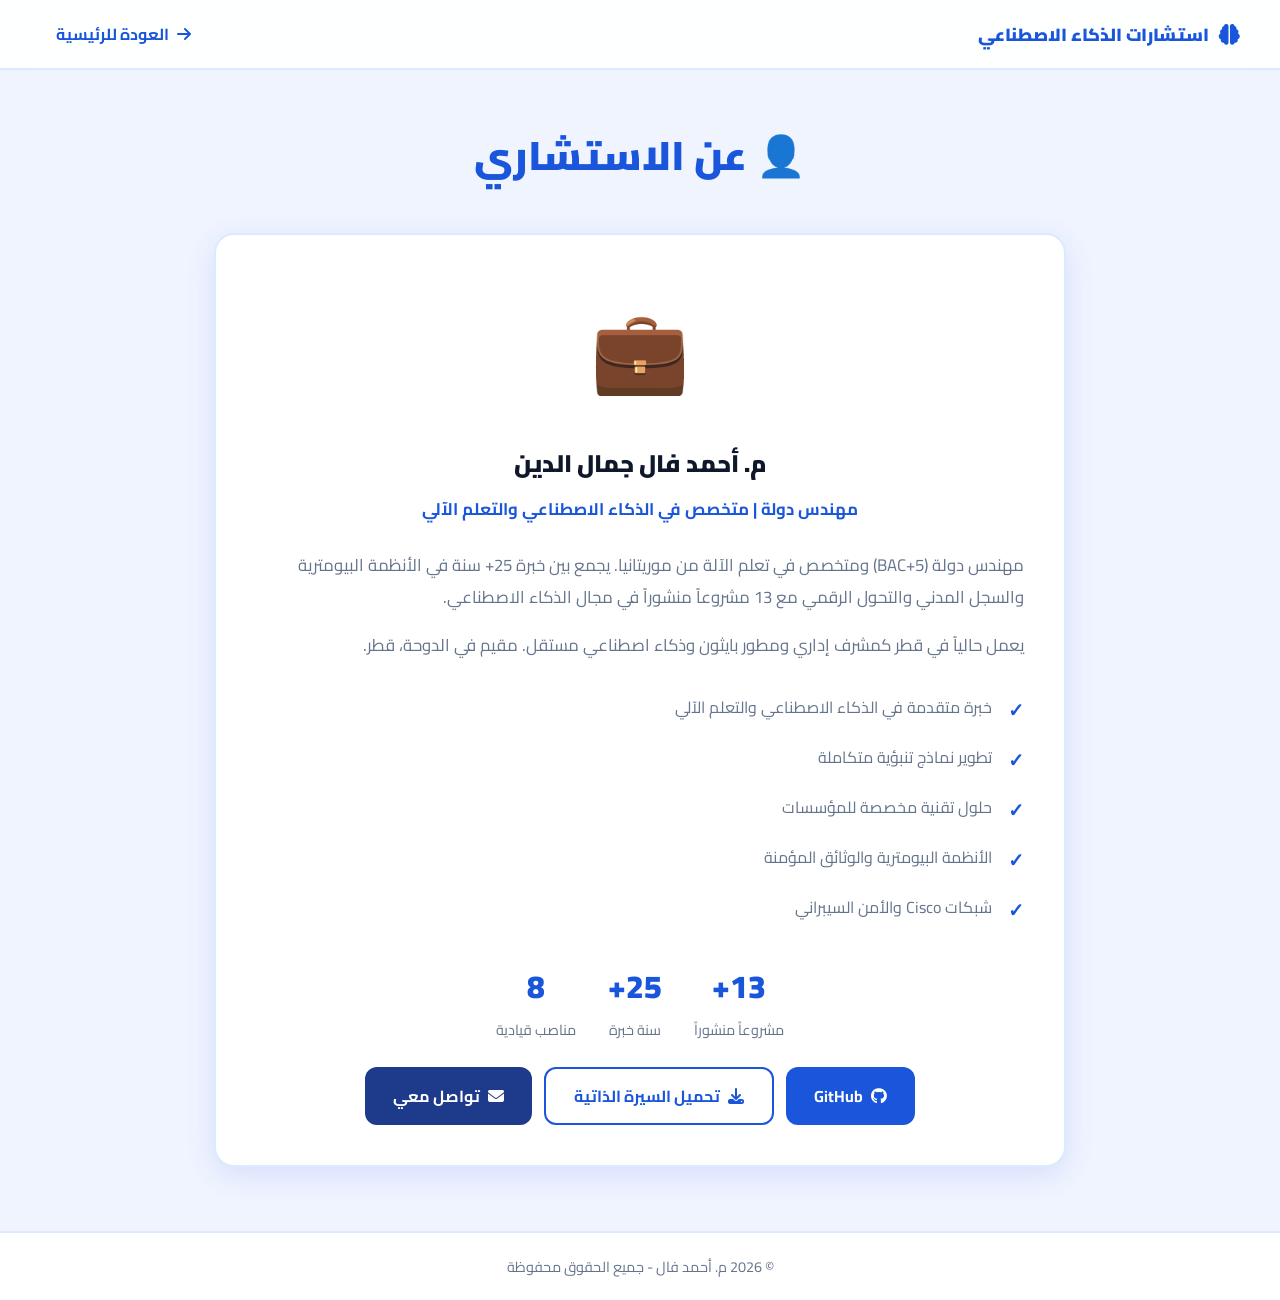
==== about.html @ 40540ca4 "Add files via upload" ====
<!DOCTYPE html>
<html lang="ar" dir="rtl">
<head>
    <meta charset="UTF-8">
    <meta name="viewport" content="width=device-width, initial-scale=1.0">
    <title>عن الاستشاري | استشارات الذكاء الاصطناعي</title>
    <link rel="stylesheet" href="https://cdnjs.cloudflare.com/ajax/libs/font-awesome/6.4.0/css/all.min.css">
    <link href="https://fonts.googleapis.com/css2?family=Cairo:wght@400;600;700;800;900&display=swap" rel="stylesheet">
    <style>
        :root {
            --primary: #1a56db;
            --primary-light: #3b82f6;
            --primary-dark: #1e3a8a;
            --bg: #f0f4ff;
            --card: #ffffff;
            --text: #0f172a;
            --muted: #64748b;
            --border: #dbeafe;
            --shadow: 0 8px 30px rgba(26, 86, 219, 0.12);
            --radius: 20px;
            --header-h: 70px;
        }

        * { margin: 0; padding: 0; box-sizing: border-box; }

        body {
            font-family: 'Cairo', sans-serif;
            background: var(--bg);
            color: var(--text);
            min-height: 100vh;
            display: flex;
            flex-direction: column;
        }

        header {
            position: sticky;
            top: 0;
            z-index: 100;
            background: rgba(255, 255, 255, 0.92);
            backdrop-filter: blur(12px);
            border-bottom: 2px solid var(--border);
            height: var(--header-h);
            display: flex;
            align-items: center;
            padding: 0 24px;
        }

        .nav-container {
            max-width: 1200px;
            width: 100%;
            margin: 0 auto;
            display: flex;
            align-items: center;
            justify-content: space-between;
        }

        .logo {
            font-size: 1.1rem;
            font-weight: 900;
            color: var(--primary);
            text-decoration: none;
            display: flex;
            align-items: center;
            gap: 10px;
        }
        .logo i { font-size: 1.3rem; }

        .back-home {
            color: var(--primary);
            text-decoration: none;
            font-weight: 700;
            display: flex;
            align-items: center;
            gap: 8px;
            padding: 8px 16px;
            border-radius: 12px;
            transition: all 0.2s ease;
        }
        .back-home:hover {
            background: var(--primary);
            color: #fff;
        }

        .page-content {
            flex: 1;
            max-width: 900px;
            margin: 0 auto;
            padding: 48px 24px 64px;
            width: 100%;
        }

        .page-header {
            text-align: center;
            margin-bottom: 40px;
        }
        .page-header h1 {
            font-size: 2.5rem;
            font-weight: 900;
            color: var(--text);
        }
        .page-header h1 span { color: var(--primary); }

        .about-card {
            background: var(--card);
            border: 2px solid var(--border);
            border-radius: var(--radius);
            padding: 40px;
            box-shadow: var(--shadow);
        }
        .about-card .avatar {
            font-size: 5rem;
            text-align: center;
            margin-bottom: 16px;
        }
        .about-card h2 {
            font-size: 1.5rem;
            font-weight: 900;
            text-align: center;
            margin-bottom: 8px;
        }
        .about-card .subtitle {
            text-align: center;
            color: var(--primary);
            font-weight: 700;
            margin-bottom: 24px;
        }
        .about-card p {
            color: var(--muted);
            line-height: 1.9;
            margin-bottom: 16px;
            font-size: 1.05rem;
        }

        .about-list {
            list-style: none;
            margin: 20px 0;
        }
        .about-list li {
            padding: 10px 0;
            padding-inline-start: 32px;
            position: relative;
            color: var(--muted);
            font-size: 1rem;
        }
        .about-list li::before {
            content: "✓";
            position: absolute;
            inset-inline-start: 0;
            color: var(--primary);
            font-weight: 900;
            font-size: 1.2rem;
        }

        .stats-row {
            display: flex;
            gap: 32px;
            justify-content: center;
            margin: 24px 0;
            flex-wrap: wrap;
        }
        .stats-row .stat {
            text-align: center;
        }
        .stats-row .stat-number {
            font-size: 2rem;
            font-weight: 900;
            color: var(--primary);
        }
        .stats-row .stat-label {
            color: var(--muted);
            font-size: 0.9rem;
        }

        .about-actions {
            display: flex;
            gap: 12px;
            justify-content: center;
            flex-wrap: wrap;
            margin-top: 24px;
        }
        .about-actions a {
            padding: 12px 28px;
            border-radius: 12px;
            font-weight: 700;
            text-decoration: none;
            transition: all 0.3s ease;
            display: inline-flex;
            align-items: center;
            gap: 8px;
        }
        .about-actions .btn-primary {
            background: var(--primary);
            color: #fff;
        }
        .about-actions .btn-primary:hover {
            background: var(--primary-dark);
            transform: translateY(-2px);
            box-shadow: 0 4px 16px rgba(26, 86, 219, 0.3);
        }
        .about-actions .btn-secondary {
            background: transparent;
            color: var(--primary);
            border: 2px solid var(--primary);
        }
        .about-actions .btn-secondary:hover {
            background: var(--primary);
            color: #fff;
        }

        footer {
            background: var(--card);
            border-top: 2px solid var(--border);
            padding: 20px 24px;
            text-align: center;
            color: var(--muted);
            font-size: 0.9rem;
        }

        @media (max-width: 768px) {
            .page-content { padding: 24px 16px 40px; }
            .page-header h1 { font-size: 1.8rem; }
            .about-card { padding: 24px; }
            .stats-row { gap: 16px; }
        }
    </style>
</head>
<body>

    <header>
        <nav class="nav-container">
            <a href="index.html" class="logo">
                <i class="fa-solid fa-brain"></i>
                <span>استشارات الذكاء الاصطناعي</span>
            </a>
            <a href="index.html" class="back-home">
                <i class="fa-solid fa-arrow-right"></i> العودة للرئيسية
            </a>
        </nav>
    </header>

    <main class="page-content">
        <div class="page-header">
            <h1>👤 <span>عن الاستشاري</span></h1>
        </div>

        <div class="about-card">
            <div class="avatar">💼</div>
            <h2>م. أحمد فال جمال الدين</h2>
            <p class="subtitle">مهندس دولة | متخصص في الذكاء الاصطناعي والتعلم الآلي</p>

            <p>
                مهندس دولة (BAC+5) ومتخصص في تعلم الآلة من موريتانيا. يجمع بين خبرة 25+ سنة
                في الأنظمة البيومترية والسجل المدني والتحول الرقمي مع 13 مشروعاً منشوراً
                في مجال الذكاء الاصطناعي.
            </p>

            <p>
                يعمل حالياً في قطر كمشرف إداري ومطور بايثون وذكاء اصطناعي مستقل.
                مقيم في الدوحة، قطر.
            </p>

            <ul class="about-list">
                <li>خبرة متقدمة في الذكاء الاصطناعي والتعلم الآلي</li>
                <li>تطوير نماذج تنبؤية متكاملة</li>
                <li>حلول تقنية مخصصة للمؤسسات</li>
                <li>الأنظمة البيومترية والوثائق المؤمنة</li>
                <li>شبكات Cisco والأمن السيبراني</li>
            </ul>

            <div class="stats-row">
                <div class="stat">
                    <div class="stat-number">13+</div>
                    <div class="stat-label">مشروعاً منشوراً</div>
                </div>
                <div class="stat">
                    <div class="stat-number">25+</div>
                    <div class="stat-label">سنة خبرة</div>
                </div>
                <div class="stat">
                    <div class="stat-number">8</div>
                    <div class="stat-label">مناصب قيادية</div>
                </div>
            </div>

            <div class="about-actions">
                <a href="https://github.com/AHMEDVALL70" target="_blank" class="btn-primary">
                    <i class="fa-brands fa-github"></i> GitHub
                </a>
                <a href="Ahmed-Vall-CV-AR.pdf" download class="btn-secondary">
                    <i class="fa-solid fa-download"></i> تحميل السيرة الذاتية
                </a>
                <a href="contact.html" class="btn-primary" style="background: var(--primary-dark);">
                    <i class="fa-solid fa-envelope"></i> تواصل معي
                </a>
            </div>
        </div>
    </main>

    <footer>
        <p>© 2026 م. أحمد فال - جميع الحقوق محفوظة</p>
    </footer>

</body>
</html>
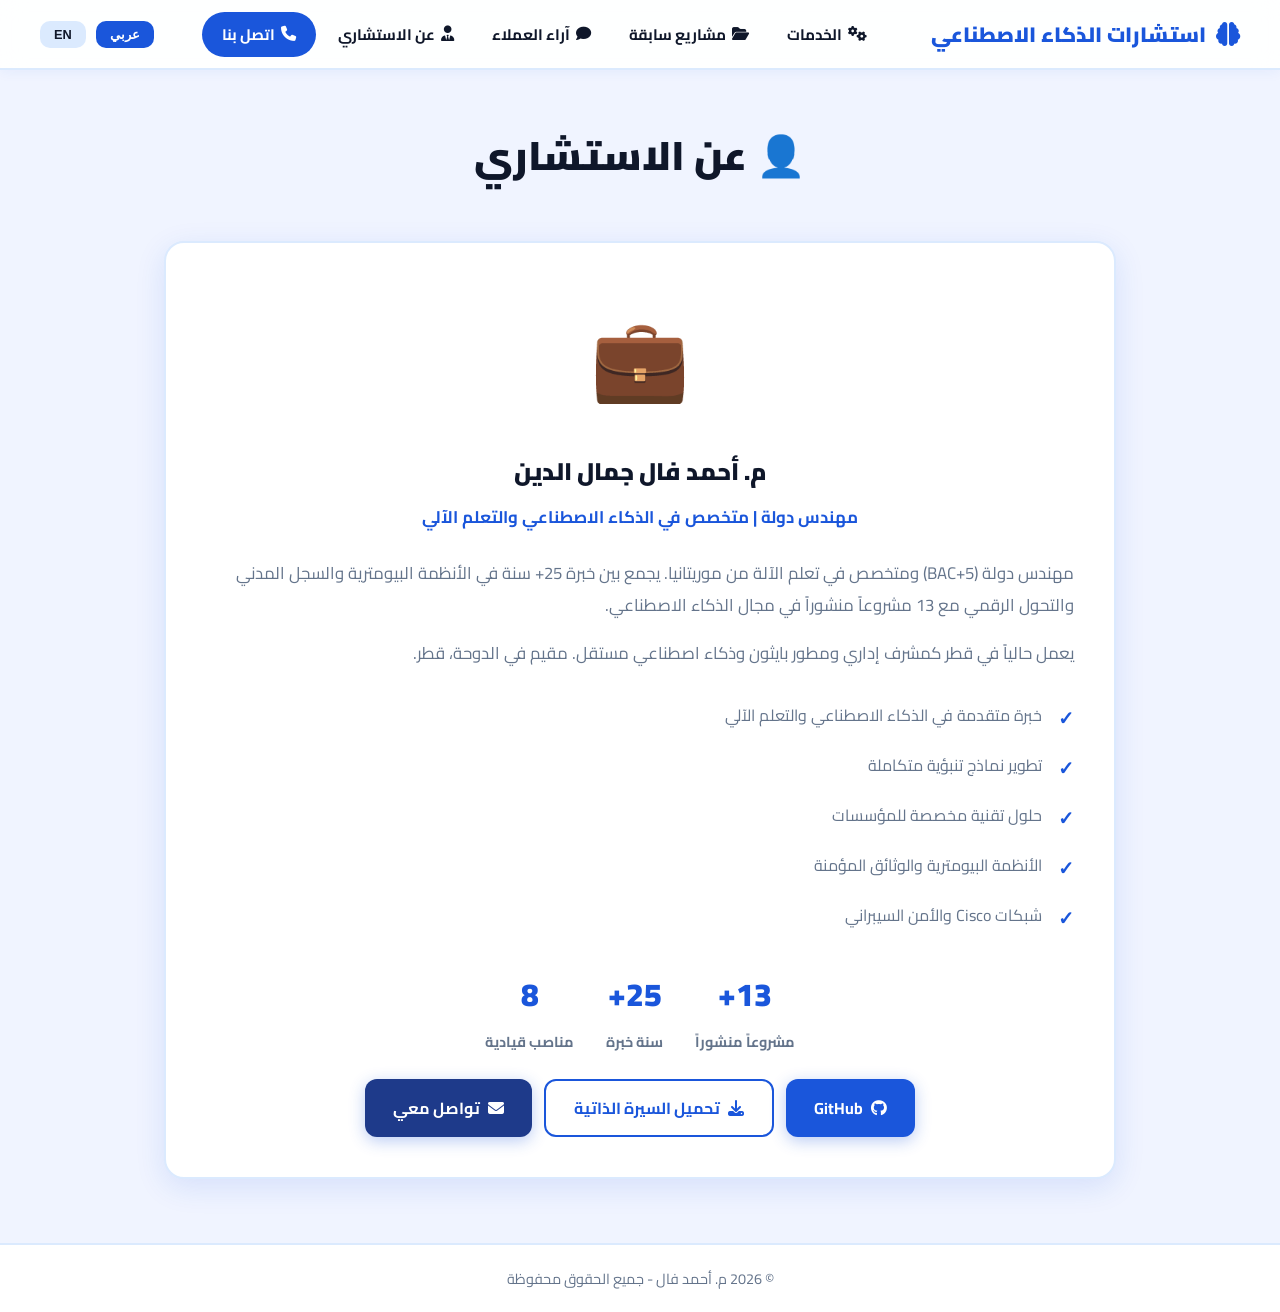
==== commit 79690857: "Add files via upload" ====
--- a/about.html
+++ b/about.html
@@ -6,223 +6,7 @@
     <title>عن الاستشاري | استشارات الذكاء الاصطناعي</title>
     <link rel="stylesheet" href="https://cdnjs.cloudflare.com/ajax/libs/font-awesome/6.4.0/css/all.min.css">
     <link href="https://fonts.googleapis.com/css2?family=Cairo:wght@400;600;700;800;900&display=swap" rel="stylesheet">
-    <style>
-        :root {
-            --primary: #1a56db;
-            --primary-light: #3b82f6;
-            --primary-dark: #1e3a8a;
-            --bg: #f0f4ff;
-            --card: #ffffff;
-            --text: #0f172a;
-            --muted: #64748b;
-            --border: #dbeafe;
-            --shadow: 0 8px 30px rgba(26, 86, 219, 0.12);
-            --radius: 20px;
-            --header-h: 70px;
-        }
-
-        * { margin: 0; padding: 0; box-sizing: border-box; }
-
-        body {
-            font-family: 'Cairo', sans-serif;
-            background: var(--bg);
-            color: var(--text);
-            min-height: 100vh;
-            display: flex;
-            flex-direction: column;
-        }
-
-        header {
-            position: sticky;
-            top: 0;
-            z-index: 100;
-            background: rgba(255, 255, 255, 0.92);
-            backdrop-filter: blur(12px);
-            border-bottom: 2px solid var(--border);
-            height: var(--header-h);
-            display: flex;
-            align-items: center;
-            padding: 0 24px;
-        }
-
-        .nav-container {
-            max-width: 1200px;
-            width: 100%;
-            margin: 0 auto;
-            display: flex;
-            align-items: center;
-            justify-content: space-between;
-        }
-
-        .logo {
-            font-size: 1.1rem;
-            font-weight: 900;
-            color: var(--primary);
-            text-decoration: none;
-            display: flex;
-            align-items: center;
-            gap: 10px;
-        }
-        .logo i { font-size: 1.3rem; }
-
-        .back-home {
-            color: var(--primary);
-            text-decoration: none;
-            font-weight: 700;
-            display: flex;
-            align-items: center;
-            gap: 8px;
-            padding: 8px 16px;
-            border-radius: 12px;
-            transition: all 0.2s ease;
-        }
-        .back-home:hover {
-            background: var(--primary);
-            color: #fff;
-        }
-
-        .page-content {
-            flex: 1;
-            max-width: 900px;
-            margin: 0 auto;
-            padding: 48px 24px 64px;
-            width: 100%;
-        }
-
-        .page-header {
-            text-align: center;
-            margin-bottom: 40px;
-        }
-        .page-header h1 {
-            font-size: 2.5rem;
-            font-weight: 900;
-            color: var(--text);
-        }
-        .page-header h1 span { color: var(--primary); }
-
-        .about-card {
-            background: var(--card);
-            border: 2px solid var(--border);
-            border-radius: var(--radius);
-            padding: 40px;
-            box-shadow: var(--shadow);
-        }
-        .about-card .avatar {
-            font-size: 5rem;
-            text-align: center;
-            margin-bottom: 16px;
-        }
-        .about-card h2 {
-            font-size: 1.5rem;
-            font-weight: 900;
-            text-align: center;
-            margin-bottom: 8px;
-        }
-        .about-card .subtitle {
-            text-align: center;
-            color: var(--primary);
-            font-weight: 700;
-            margin-bottom: 24px;
-        }
-        .about-card p {
-            color: var(--muted);
-            line-height: 1.9;
-            margin-bottom: 16px;
-            font-size: 1.05rem;
-        }
-
-        .about-list {
-            list-style: none;
-            margin: 20px 0;
-        }
-        .about-list li {
-            padding: 10px 0;
-            padding-inline-start: 32px;
-            position: relative;
-            color: var(--muted);
-            font-size: 1rem;
-        }
-        .about-list li::before {
-            content: "✓";
-            position: absolute;
-            inset-inline-start: 0;
-            color: var(--primary);
-            font-weight: 900;
-            font-size: 1.2rem;
-        }
-
-        .stats-row {
-            display: flex;
-            gap: 32px;
-            justify-content: center;
-            margin: 24px 0;
-            flex-wrap: wrap;
-        }
-        .stats-row .stat {
-            text-align: center;
-        }
-        .stats-row .stat-number {
-            font-size: 2rem;
-            font-weight: 900;
-            color: var(--primary);
-        }
-        .stats-row .stat-label {
-            color: var(--muted);
-            font-size: 0.9rem;
-        }
-
-        .about-actions {
-            display: flex;
-            gap: 12px;
-            justify-content: center;
-            flex-wrap: wrap;
-            margin-top: 24px;
-        }
-        .about-actions a {
-            padding: 12px 28px;
-            border-radius: 12px;
-            font-weight: 700;
-            text-decoration: none;
-            transition: all 0.3s ease;
-            display: inline-flex;
-            align-items: center;
-            gap: 8px;
-        }
-        .about-actions .btn-primary {
-            background: var(--primary);
-            color: #fff;
-        }
-        .about-actions .btn-primary:hover {
-            background: var(--primary-dark);
-            transform: translateY(-2px);
-            box-shadow: 0 4px 16px rgba(26, 86, 219, 0.3);
-        }
-        .about-actions .btn-secondary {
-            background: transparent;
-            color: var(--primary);
-            border: 2px solid var(--primary);
-        }
-        .about-actions .btn-secondary:hover {
-            background: var(--primary);
-            color: #fff;
-        }
-
-        footer {
-            background: var(--card);
-            border-top: 2px solid var(--border);
-            padding: 20px 24px;
-            text-align: center;
-            color: var(--muted);
-            font-size: 0.9rem;
-        }
-
-        @media (max-width: 768px) {
-            .page-content { padding: 24px 16px 40px; }
-            .page-header h1 { font-size: 1.8rem; }
-            .about-card { padding: 24px; }
-            .stats-row { gap: 16px; }
-        }
-    </style>
+    <link rel="stylesheet" href="css/style.css">
 </head>
 <body>
 
@@ -230,17 +14,30 @@
         <nav class="nav-container">
             <a href="index.html" class="logo">
                 <i class="fa-solid fa-brain"></i>
-                <span>استشارات الذكاء الاصطناعي</span>
+                <span id="logo-text">استشارات الذكاء الاصطناعي</span>
             </a>
-            <a href="index.html" class="back-home">
-                <i class="fa-solid fa-arrow-right"></i> العودة للرئيسية
-            </a>
+
+            <ul class="nav-links" id="navLinks">
+                <li><a href="services.html"><i class="fa-solid fa-cogs"></i> <span id="nav-services">الخدمات</span></a></li>
+                <li><a href="projects.html"><i class="fa-solid fa-folder-open"></i> <span id="nav-projects">مشاريع سابقة</span></a></li>
+                <li><a href="testimonials.html"><i class="fa-solid fa-comment"></i> <span id="nav-testimonials">آراء العملاء</span></a></li>
+                <li><a href="about.html"><i class="fa-solid fa-user-tie"></i> <span id="nav-about">عن الاستشاري</span></a></li>
+                <li><a href="contact.html" class="contact-link"><i class="fa-solid fa-phone"></i> <span id="nav-contact">اتصل بنا</span></a></li>
+            </ul>
+
+            <div class="nav-actions">
+                <button class="lang-btn active" data-lang="ar" id="langAr">عربي</button>
+                <button class="lang-btn" data-lang="en" id="langEn">EN</button>
+                <button class="menu-toggle" id="menuToggle">
+                    <i class="fa-solid fa-bars"></i>
+                </button>
+            </div>
         </nav>
     </header>
 
     <main class="page-content">
         <div class="page-header">
-            <h1>👤 <span>عن الاستشاري</span></h1>
+            <h1 id="about-heading">👤 <span>عن الاستشاري</span></h1>
         </div>
 
         <div class="about-card">
@@ -248,7 +45,7 @@
             <h2>م. أحمد فال جمال الدين</h2>
             <p class="subtitle">مهندس دولة | متخصص في الذكاء الاصطناعي والتعلم الآلي</p>
 
-            <p>
+            <p id="about-p">
                 مهندس دولة (BAC+5) ومتخصص في تعلم الآلة من موريتانيا. يجمع بين خبرة 25+ سنة
                 في الأنظمة البيومترية والسجل المدني والتحول الرقمي مع 13 مشروعاً منشوراً
                 في مجال الذكاء الاصطناعي.
@@ -259,22 +56,22 @@
                 مقيم في الدوحة، قطر.
             </p>
 
-            <ul class="about-list">
-                <li>خبرة متقدمة في الذكاء الاصطناعي والتعلم الآلي</li>
-                <li>تطوير نماذج تنبؤية متكاملة</li>
-                <li>حلول تقنية مخصصة للمؤسسات</li>
-                <li>الأنظمة البيومترية والوثائق المؤمنة</li>
-                <li>شبكات Cisco والأمن السيبراني</li>
+            <ul class="about-list" id="about-list">
+                <li><span class="item-txt">خبرة متقدمة في الذكاء الاصطناعي والتعلم الآلي</span></li>
+                <li><span class="item-txt">تطوير نماذج تنبؤية متكاملة</span></li>
+                <li><span class="item-txt">حلول تقنية مخصصة للمؤسسات</span></li>
+                <li><span class="item-txt">الأنظمة البيومترية والوثائق المؤمنة</span></li>
+                <li><span class="item-txt">شبكات Cisco والأمن السيبراني</span></li>
             </ul>
 
             <div class="stats-row">
                 <div class="stat">
                     <div class="stat-number">13+</div>
-                    <div class="stat-label">مشروعاً منشوراً</div>
+                    <div class="stat-label" id="stat-proj">مشروعاً منشوراً</div>
                 </div>
                 <div class="stat">
                     <div class="stat-number">25+</div>
-                    <div class="stat-label">سنة خبرة</div>
+                    <div class="stat-label" id="stat-exp">سنة خبرة</div>
                 </div>
                 <div class="stat">
                     <div class="stat-number">8</div>
@@ -284,10 +81,10 @@
 
             <div class="about-actions">
                 <a href="https://github.com/AHMEDVALL70" target="_blank" class="btn-primary">
-                    <i class="fa-brands fa-github"></i> GitHub
+                    <i class="fa-brands fa-github"></i> <span id="btn-github-txt">GitHub</span>
                 </a>
-                <a href="Ahmed-Vall-CV-AR.pdf" download class="btn-secondary">
-                    <i class="fa-solid fa-download"></i> تحميل السيرة الذاتية
+                <a href="Ahmed-Vall-CV-AR.pdf" download class="btn-secondary" id="btn-cv">
+                    <i class="fa-solid fa-download"></i> <span id="btn-cv-txt">تحميل السيرة الذاتية</span>
                 </a>
                 <a href="contact.html" class="btn-primary" style="background: var(--primary-dark);">
                     <i class="fa-solid fa-envelope"></i> تواصل معي
@@ -297,8 +94,16 @@
     </main>
 
     <footer>
-        <p>© 2026 م. أحمد فال - جميع الحقوق محفوظة</p>
+        <p id="copyright-txt">© 2026 م. أحمد فال - جميع الحقوق محفوظة</p>
     </footer>
 
+    <script>
+        const menuToggle = document.getElementById('menuToggle');
+        const navLinks = document.getElementById('navLinks');
+        menuToggle.addEventListener('click', () => { navLinks.classList.toggle('open'); });
+        document.querySelectorAll('.nav-links a').forEach(link => { link.addEventListener('click', () => { navLinks.classList.remove('open'); }); });
+    </script>
+    <script src="js/translations.js"></script>
+    <script src="js/theme.js"></script>
 </body>
 </html>
--- a/css/style.css
+++ b/css/style.css
@@ -0,0 +1,534 @@
+:root {
+    --primary: #1a56db;
+    --primary-light: #3b82f6;
+    --primary-dark: #1e3a8a;
+    --bg: #f0f4ff;
+    --card: #ffffff;
+    --text: #0f172a;
+    --muted: #64748b;
+    --border: #dbeafe;
+    --shadow: 0 8px 30px rgba(26, 86, 219, 0.12);
+    --radius: 20px;
+    --header-h: 70px;
+    --warning: #f59e0b;
+}
+
+* { margin: 0; padding: 0; box-sizing: border-box; }
+
+body {
+    font-family: 'Cairo', sans-serif;
+    background: var(--bg);
+    color: var(--text);
+    min-height: 100vh;
+    display: flex;
+    flex-direction: column;
+}
+
+/* ===== HEADER ===== */
+header {
+    position: sticky;
+    top: 0;
+    z-index: 100;
+    background: rgba(255, 255, 255, 0.92);
+    backdrop-filter: blur(12px);
+    border-bottom: 2px solid var(--border);
+    height: var(--header-h);
+    display: flex;
+    align-items: center;
+    padding: 0 24px;
+    box-shadow: 0 2px 12px rgba(26, 86, 219, 0.06);
+}
+
+.nav-container {
+    max-width: 1200px;
+    width: 100%;
+    margin: 0 auto;
+    display: flex;
+    align-items: center;
+    justify-content: space-between;
+}
+
+.logo {
+    font-size: 1.3rem;
+    font-weight: 900;
+    color: var(--primary);
+    text-decoration: none;
+    display: flex;
+    align-items: center;
+    gap: 10px;
+}
+.logo i { font-size: 1.5rem; }
+
+.nav-links {
+    display: flex;
+    list-style: none;
+    gap: 6px;
+    align-items: center;
+}
+.nav-links a {
+    text-decoration: none;
+    font-weight: 700;
+    padding: 8px 16px;
+    border-radius: 12px;
+    color: var(--text);
+    font-size: 0.95rem;
+    transition: all 0.2s ease;
+    display: flex;
+    align-items: center;
+    gap: 6px;
+}
+.nav-links a:hover {
+    background: var(--primary);
+    color: #fff;
+    transform: translateY(-2px);
+    box-shadow: 0 4px 12px rgba(26, 86, 219, 0.3);
+}
+.nav-links a.contact-link {
+    background: var(--primary);
+    color: #fff;
+    padding: 8px 20px;
+    border-radius: 50px;
+}
+.nav-links a.contact-link:hover {
+    background: var(--primary-dark);
+    box-shadow: 0 4px 16px rgba(26, 86, 219, 0.4);
+}
+
+.nav-actions {
+    display: flex;
+    align-items: center;
+    gap: 10px;
+}
+
+.lang-btn {
+    border: none;
+    background: var(--border);
+    color: var(--text);
+    padding: 6px 14px;
+    border-radius: 10px;
+    font-weight: 800;
+    font-size: 0.8rem;
+    cursor: pointer;
+    transition: all 0.2s ease;
+}
+.lang-btn.active {
+    background: var(--primary);
+    color: #fff;
+}
+.lang-btn:hover { opacity: 0.8; }
+
+.menu-toggle {
+    display: none;
+    background: none;
+    border: none;
+    font-size: 1.5rem;
+    color: var(--text);
+    cursor: pointer;
+}
+
+/* ===== HERO SECTION ===== */
+.hero {
+    flex: 1;
+    display: flex;
+    align-items: center;
+    justify-content: center;
+    padding: 40px 24px 60px;
+    min-height: calc(100vh - var(--header-h));
+}
+
+.hero-content {
+    max-width: 1000px;
+    width: 100%;
+    text-align: center;
+}
+
+.hero-badge {
+    display: inline-block;
+    background: var(--primary);
+    color: #fff;
+    padding: 10px 28px;
+    border-radius: 50px;
+    font-size: 0.9rem;
+    font-weight: 800;
+    letter-spacing: 0.5px;
+    margin-bottom: 24px;
+    box-shadow: 0 4px 16px rgba(26, 86, 219, 0.25);
+}
+
+.hero h1 {
+    font-size: clamp(2.2rem, 5vw, 4rem);
+    font-weight: 900;
+    line-height: 1.15;
+    margin-bottom: 16px;
+    color: var(--text);
+}
+.hero h1 span {
+    color: var(--primary);
+}
+
+.hero p {
+    font-size: clamp(1rem, 1.5vw, 1.2rem);
+    color: var(--muted);
+    max-width: 700px;
+    margin: 0 auto 36px;
+    line-height: 1.8;
+}
+
+.hero-buttons {
+    display: flex;
+    gap: 16px;
+    justify-content: center;
+    flex-wrap: wrap;
+}
+
+.btn-primary, .btn-secondary {
+    padding: 14px 36px;
+    border-radius: 50px;
+    font-weight: 800;
+    font-size: 1rem;
+    border: none;
+    cursor: pointer;
+    transition: all 0.3s ease;
+    display: inline-flex;
+    align-items: center;
+    gap: 10px;
+    text-decoration: none;
+}
+.btn-primary {
+    background: var(--primary);
+    color: #fff;
+    box-shadow: 0 4px 16px rgba(26, 86, 219, 0.3);
+}
+.btn-primary:hover {
+    background: var(--primary-dark);
+    transform: translateY(-3px);
+    box-shadow: 0 8px 28px rgba(26, 86, 219, 0.4);
+}
+.btn-secondary {
+    background: var(--card);
+    color: var(--primary);
+    border: 2px solid var(--primary);
+}
+.btn-secondary:hover {
+    background: var(--primary);
+    color: #fff;
+    transform: translateY(-3px);
+}
+
+/* ===== STATS ===== */
+.stats {
+    display: grid;
+    grid-template-columns: repeat(auto-fit, minmax(180px, 1fr));
+    gap: 24px;
+    margin-top: 56px;
+    padding-top: 40px;
+    border-top: 2px solid var(--border);
+}
+
+.stat-item {
+    text-align: center;
+}
+.stat-number {
+    font-size: 2.2rem;
+    font-weight: 900;
+    color: var(--primary);
+}
+.stat-label {
+    font-size: 0.95rem;
+    color: var(--muted);
+    margin-top: 4px;
+    font-weight: 700;
+}
+
+/* ===== PAGE CONTENT ===== */
+.page-content {
+    flex: 1;
+    max-width: 1000px;
+    margin: 0 auto;
+    padding: 48px 24px 64px;
+    width: 100%;
+}
+
+.page-header {
+    text-align: center;
+    margin-bottom: 48px;
+}
+.page-header h1 {
+    font-size: 2.5rem;
+    font-weight: 900;
+    color: var(--text);
+}
+.page-header h1 span { color: var(--primary); }
+.page-header p {
+    color: var(--muted);
+    font-size: 1.1rem;
+    margin-top: 8px;
+}
+
+/* ===== SERVICES, PROJECTS, TESTIMONIALS GRIDS ===== */
+.services-grid, .projects-grid, .testimonials-grid {
+    display: grid;
+    grid-template-columns: repeat(auto-fit, minmax(280px, 1fr));
+    gap: 24px;
+}
+
+.service-card, .project-card, .testimonial-card {
+    background: var(--card);
+    border: 2px solid var(--border);
+    border-radius: var(--radius);
+    padding: 32px 24px;
+    text-align: center;
+    transition: all 0.3s ease;
+}
+.service-card:hover, .project-card:hover, .testimonial-card:hover {
+    border-color: var(--primary);
+    box-shadow: var(--shadow);
+    transform: translateY(-6px);
+}
+
+.service-card .icon { font-size: 3rem; margin-bottom: 16px; }
+.service-card h3 { font-size: 1.2rem; font-weight: 800; margin-bottom: 8px; }
+.service-card p, .project-card p, .testimonial-card .text {
+    color: var(--muted);
+    font-size: 0.95rem;
+    line-height: 1.7;
+}
+
+.project-card .icon { font-size: 2.5rem; margin-bottom: 12px; }
+.project-card .tag {
+    display: inline-block;
+    background: var(--primary);
+    color: #fff;
+    padding: 4px 14px;
+    border-radius: 50px;
+    font-size: 0.75rem;
+    font-weight: 700;
+    margin-bottom: 10px;
+}
+.project-card h3 { font-size: 1.1rem; font-weight: 800; margin-bottom: 8px; }
+.project-card .btn-primary {
+    margin-top: 16px; 
+    display: inline-block; 
+    padding: 8px 20px; 
+    font-size: 0.9rem;
+}
+
+/* ===== ABOUT PAGE ===== */
+.about-card {
+    background: var(--card);
+    border: 2px solid var(--border);
+    border-radius: var(--radius);
+    padding: 40px;
+    box-shadow: var(--shadow);
+}
+.about-card .avatar { font-size: 5rem; text-align: center; margin-bottom: 16px; }
+.about-card h2 { font-size: 1.5rem; font-weight: 900; text-align: center; margin-bottom: 8px; }
+.about-card .subtitle { text-align: center; color: var(--primary); font-weight: 700; margin-bottom: 24px; }
+.about-card p { color: var(--muted); line-height: 1.9; margin-bottom: 16px; font-size: 1.05rem; }
+
+.about-list { list-style: none; margin: 20px 0; }
+.about-list li {
+    padding: 10px 0;
+    padding-inline-start: 32px;
+    position: relative;
+    color: var(--muted);
+    font-size: 1rem;
+}
+.about-list li::before {
+    content: "✓";
+    position: absolute;
+    inset-inline-start: 0;
+    color: var(--primary);
+    font-weight: 900;
+    font-size: 1.2rem;
+}
+
+.stats-row {
+    display: flex;
+    gap: 32px;
+    justify-content: center;
+    margin: 24px 0;
+    flex-wrap: wrap;
+}
+.stats-row .stat { text-align: center; }
+.stats-row .stat-number { font-size: 2rem; font-weight: 900; color: var(--primary); }
+.stats-row .stat-label { color: var(--muted); font-size: 0.9rem; }
+
+.about-actions {
+    display: flex;
+    gap: 12px;
+    justify-content: center;
+    flex-wrap: wrap;
+    margin-top: 24px;
+}
+.about-actions a {
+    padding: 12px 28px;
+    border-radius: 12px;
+    font-weight: 700;
+    text-decoration: none;
+    transition: all 0.3s ease;
+    display: inline-flex;
+    align-items: center;
+    gap: 8px;
+}
+.about-actions .btn-primary { background: var(--primary); color: #fff; }
+.about-actions .btn-primary:hover {
+    background: var(--primary-dark);
+    transform: translateY(-2px);
+    box-shadow: 0 4px 16px rgba(26, 86, 219, 0.3);
+}
+.about-actions .btn-secondary {
+    background: transparent;
+    color: var(--primary);
+    border: 2px solid var(--primary);
+}
+.about-actions .btn-secondary:hover { background: var(--primary); color: #fff; }
+
+/* ===== CONTACT PAGE ===== */
+.contact-info {
+    display: grid;
+    grid-template-columns: repeat(auto-fit, minmax(220px, 1fr));
+    gap: 24px;
+    margin-bottom: 40px;
+}
+.contact-item {
+    background: var(--card);
+    border: 2px solid var(--border);
+    border-radius: var(--radius);
+    padding: 24px;
+    text-align: center;
+    transition: all 0.3s ease;
+}
+.contact-item:hover {
+    border-color: var(--primary);
+    box-shadow: var(--shadow);
+    transform: translateY(-4px);
+}
+.contact-item .icon { font-size: 2rem; color: var(--primary); margin-bottom: 12px; }
+.contact-item h3 { font-size: 1rem; font-weight: 800; margin-bottom: 4px; }
+.contact-item a { color: var(--primary); text-decoration: none; font-weight: 600; }
+.contact-item a:hover { text-decoration: underline; }
+
+.contact-form {
+    background: var(--card);
+    border: 2px solid var(--border);
+    border-radius: var(--radius);
+    padding: 32px;
+}
+.contact-form h2 { font-size: 1.3rem; font-weight: 800; margin-bottom: 24px; text-align: center; }
+
+.form-group { margin-bottom: 20px; }
+.form-group label { display: block; font-weight: 700; margin-bottom: 6px; }
+.form-group input, .form-group textarea, .form-group select {
+    width: 100%;
+    padding: 12px 16px;
+    border: 2px solid var(--border);
+    border-radius: 12px;
+    font-size: 1rem;
+    background: var(--bg);
+    transition: border-color 0.2s ease;
+}
+.form-group input:focus, .form-group textarea:focus, .form-group select:focus {
+    outline: none;
+    border-color: var(--primary);
+}
+.form-group textarea { resize: vertical; min-height: 120px; }
+
+.btn-submit {
+    width: 100%;
+    padding: 14px;
+    background: var(--primary);
+    color: #fff;
+    border: none;
+    border-radius: 12px;
+    font-weight: 800;
+    font-size: 1rem;
+    cursor: pointer;
+    transition: all 0.3s ease;
+    display: flex;
+    align-items: center;
+    justify-content: center;
+    gap: 10px;
+}
+.btn-submit:hover {
+    background: var(--primary-dark);
+    transform: translateY(-2px);
+    box-shadow: 0 4px 16px rgba(26, 86, 219, 0.3);
+}
+
+.success-msg {
+    display: none;
+    background: rgba(16, 185, 129, 0.1);
+    color: #10b981;
+    border: 2px solid #10b981;
+    padding: 16px;
+    border-radius: 12px;
+    margin-top: 20px;
+    text-align: center;
+    font-weight: 700;
+}
+.success-msg.show { display: block; }
+
+/* ===== FOOTER ===== */
+footer {
+    background: var(--card);
+    border-top: 2px solid var(--border);
+    padding: 20px 24px;
+    text-align: center;
+    color: var(--muted);
+    font-size: 0.9rem;
+}
+footer .contact-info {
+    display: flex;
+    justify-content: center;
+    gap: 24px;
+    flex-wrap: wrap;
+    margin-bottom: 12px;
+    font-weight: 700;
+}
+footer .contact-info a {
+    color: var(--primary);
+    text-decoration: none;
+    display: flex;
+    align-items: center;
+    gap: 8px;
+}
+footer .contact-info a:hover { text-decoration: underline; }
+
+/* ===== RESPONSIVE ===== */
+@media (max-width: 768px) {
+    .menu-toggle { display: block; }
+    .nav-links {
+        display: none;
+        flex-direction: column;
+        position: absolute;
+        top: var(--header-h);
+        left: 0;
+        right: 0;
+        background: var(--card);
+        padding: 20px;
+        border-bottom: 2px solid var(--border);
+        gap: 8px;
+        box-shadow: 0 8px 24px rgba(0,0,0,0.08);
+    }
+    .nav-links.open { display: flex; }
+    .nav-links a { width: 100%; justify-content: center; }
+    .hero { padding: 20px 16px 40px; }
+    .stats { grid-template-columns: 1fr 1fr; }
+    footer .contact-info { flex-direction: column; gap: 8px; }
+    .page-content { padding: 24px 16px 40px; }
+    .page-header h1 { font-size: 1.8rem; }
+    .contact-form { padding: 20px; }
+    .contact-info { grid-template-columns: 1fr 1fr; }
+    .projects-grid, .services-grid, .testimonials-grid { grid-template-columns: 1fr; }
+    .about-card { padding: 24px; }
+    .stats-row { gap: 16px; }
+}
+
+@media (max-width: 480px) {
+    .hero h1 { font-size: 1.8rem; }
+    .btn-primary, .btn-secondary { width: 100%; justify-content: center; }
+    .hero-buttons { flex-direction: column; }
+    .stats { grid-template-columns: 1fr; }
+    .contact-info { grid-template-columns: 1fr; }
+}
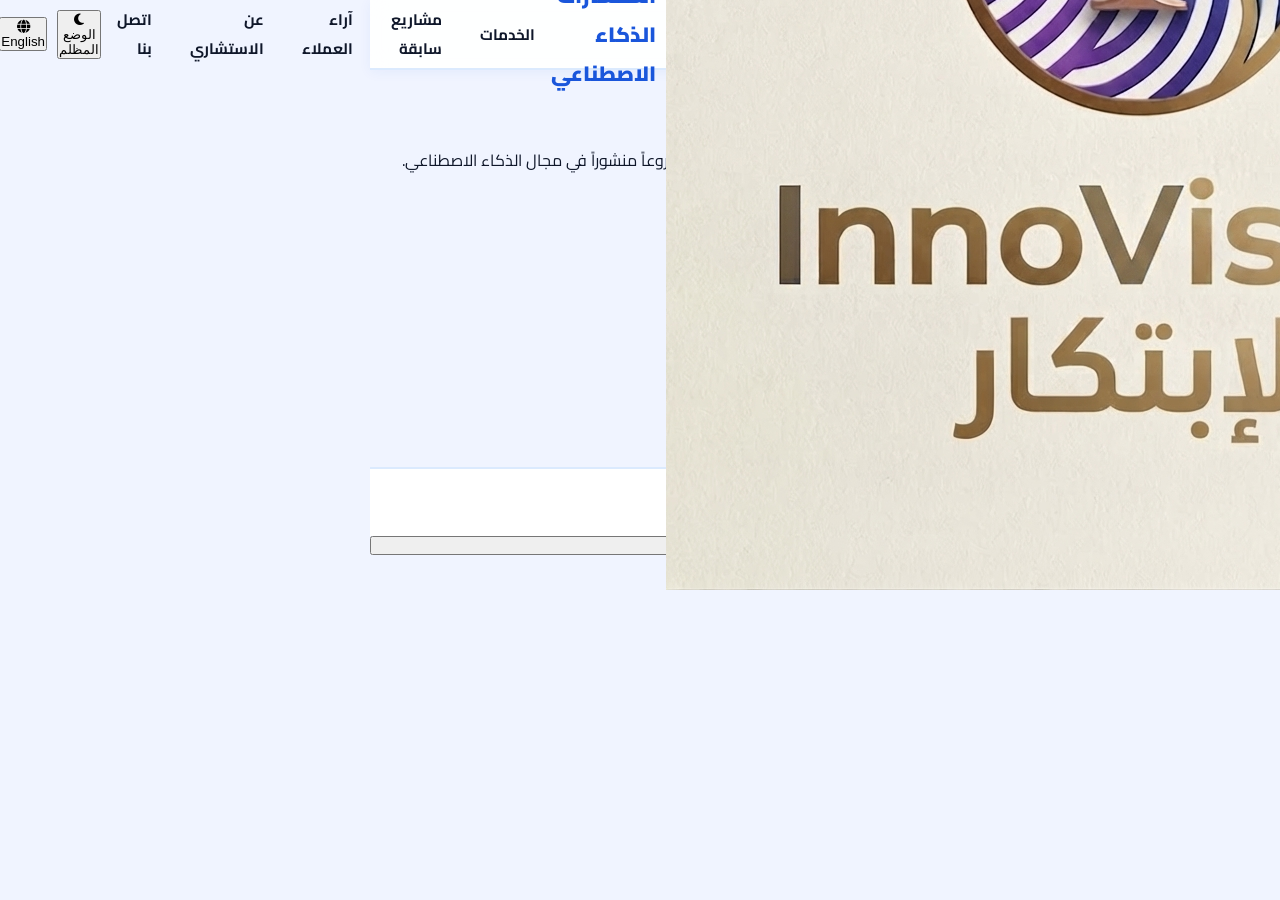
==== commit f5b475c5: "Add files via upload" ====
--- a/about.html
+++ b/about.html
@@ -3,107 +3,100 @@
 <head>
     <meta charset="UTF-8">
     <meta name="viewport" content="width=device-width, initial-scale=1.0">
-    <title>عن الاستشاري | استشارات الذكاء الاصطناعي</title>
+    <meta name="description" content="InnoVision - استشارات الذكاء الاصطناعي والتحول الرقمي">
+    <title id="page-title">عن الاستشاري | InnoVision</title>
     <link rel="stylesheet" href="https://cdnjs.cloudflare.com/ajax/libs/font-awesome/6.4.0/css/all.min.css">
-    <link href="https://fonts.googleapis.com/css2?family=Cairo:wght@400;600;700;800;900&display=swap" rel="stylesheet">
+    <link href="https://fonts.googleapis.com/css2?family=Cairo:wght@400;600;700;800;900&family=Inter:wght@400;500;600;700&display=swap" rel="stylesheet">
     <link rel="stylesheet" href="css/style.css">
 </head>
 <body>
-
     <header>
-        <nav class="nav-container">
-            <a href="index.html" class="logo">
-                <i class="fa-solid fa-brain"></i>
-                <span id="logo-text">استشارات الذكاء الاصطناعي</span>
+        <div class="container nav-container">
+            <a href="index.html" class="logo" aria-label="InnoVision - الصفحة الرئيسية">
+                <img src="image/logo.png" alt="InnoVision Logo" onerror="this.style.display='none'">
+                <span id="logo-text">InnoVision</span>
             </a>
-
             <ul class="nav-links" id="navLinks">
-                <li><a href="services.html"><i class="fa-solid fa-cogs"></i> <span id="nav-services">الخدمات</span></a></li>
-                <li><a href="projects.html"><i class="fa-solid fa-folder-open"></i> <span id="nav-projects">مشاريع سابقة</span></a></li>
-                <li><a href="testimonials.html"><i class="fa-solid fa-comment"></i> <span id="nav-testimonials">آراء العملاء</span></a></li>
-                <li><a href="about.html"><i class="fa-solid fa-user-tie"></i> <span id="nav-about">عن الاستشاري</span></a></li>
-                <li><a href="contact.html" class="contact-link"><i class="fa-solid fa-phone"></i> <span id="nav-contact">اتصل بنا</span></a></li>
+                <li><a href="services.html" id="nav-services">الخدمات</a></li>
+                <li><a href="projects.html" id="nav-projects">مشاريع سابقة</a></li>
+                <li><a href="testimonials.html" id="nav-testimonials">آراء العملاء</a></li>
+                <li><a href="about.html" id="nav-about">عن الاستشاري</a></li>
+                <li><a href="contact.html" id="nav-contact">اتصل بنا</a></li>
             </ul>
-
             <div class="nav-actions">
-                <button class="lang-btn active" data-lang="ar" id="langAr">عربي</button>
-                <button class="lang-btn" data-lang="en" id="langEn">EN</button>
-                <button class="menu-toggle" id="menuToggle">
+                <button class="btn-icon" id="theme-toggle" aria-label="تبديل الوضع الداكن/المضيء">
+                    <i class="fa-solid fa-moon"></i>
+                    <span id="theme-text">الوضع الداكن</span>
+                </button>
+                <button class="btn-icon" id="lang-toggle" aria-label="Switch language / تبديل اللغة">
+                    <i class="fa-solid fa-globe"></i> <span>English</span>
+                </button>
+                <button class="menu-toggle" id="menuToggle" aria-label="فتح القائمة" aria-expanded="false" aria-controls="navLinks">
                     <i class="fa-solid fa-bars"></i>
                 </button>
             </div>
-        </nav>
+        </div>
     </header>
-
-    <main class="page-content">
-        <div class="page-header">
-            <h1 id="about-heading">👤 <span>عن الاستشاري</span></h1>
-        </div>
-
-        <div class="about-card">
-            <div class="avatar">💼</div>
-            <h2>م. أحمد فال جمال الدين</h2>
-            <p class="subtitle">مهندس دولة | متخصص في الذكاء الاصطناعي والتعلم الآلي</p>
-
-            <p id="about-p">
-                مهندس دولة (BAC+5) ومتخصص في تعلم الآلة من موريتانيا. يجمع بين خبرة 25+ سنة
-                في الأنظمة البيومترية والسجل المدني والتحول الرقمي مع 13 مشروعاً منشوراً
-                في مجال الذكاء الاصطناعي.
-            </p>
-
-            <p>
-                يعمل حالياً في قطر كمشرف إداري ومطور بايثون وذكاء اصطناعي مستقل.
-                مقيم في الدوحة، قطر.
-            </p>
-
-            <ul class="about-list" id="about-list">
-                <li><span class="item-txt">خبرة متقدمة في الذكاء الاصطناعي والتعلم الآلي</span></li>
-                <li><span class="item-txt">تطوير نماذج تنبؤية متكاملة</span></li>
-                <li><span class="item-txt">حلول تقنية مخصصة للمؤسسات</span></li>
-                <li><span class="item-txt">الأنظمة البيومترية والوثائق المؤمنة</span></li>
-                <li><span class="item-txt">شبكات Cisco والأمن السيبراني</span></li>
-            </ul>
-
-            <div class="stats-row">
-                <div class="stat">
-                    <div class="stat-number">13+</div>
-                    <div class="stat-label" id="stat-proj">مشروعاً منشوراً</div>
+    <main class="container">
+                    <div class="about-box">
+                <div>
+                    <h2 id="about-heading">عن الاستشاري</h2>
+                    <p class="about-subtitle">م. أحمد فال جمال الدين</p>
+                    <p class="about-text" id="about-p">مهندس دولة (BAC+5) ومتخصص في تعلم الآلة من موريتانيا. يجمع بين خبرة 25+ سنة في الأنظمة البيومترية والسجل المدني والتحول الرقمي مع 13 مشروعاً منشوراً في مجال الذكاء الاصطناعي.</p>
+                    <p class="about-text" id="about-p2">يعمل حالياً في قطر كمشرف إداري ومطور بايثون وذكاء اصطناعي مستقل. مقيم في الدوحة، قطر.</p>
+                    <ul class="about-list" id="aboutList"></ul>
+                    <div class="about-actions">
+                        <a href="https://github.com/AHMEDVALL70" target="_blank" rel="noopener noreferrer" class="btn-secondary"><i class="fa-brands fa-github"></i> <span id="btn-github">GitHub</span></a>
+                        <a href="https://ahmedvall70.github.io/ahmed-vall-cv/" target="_blank" rel="noopener noreferrer" class="btn-secondary"><i class="fa-solid fa-file-pdf"></i> <span id="btn-cv">تحميل السيرة الذاتية</span></a>
+                    </div>
                 </div>
-                <div class="stat">
-                    <div class="stat-number">25+</div>
-                    <div class="stat-label" id="stat-exp">سنة خبرة</div>
-                </div>
-                <div class="stat">
-                    <div class="stat-number">8</div>
-                    <div class="stat-label">مناصب قيادية</div>
+                <div class="stats-container">
+                    <div>
+                        <div class="stat-num">13+</div>
+                        <div class="stat-lbl" id="stat-proj">مشروعاً منشوراً</div>
+                    </div>
+                    <div>
+                        <div class="stat-num">25+</div>
+                        <div class="stat-lbl" id="stat-exp">سنة خبرة</div>
+                    </div>
+                    <div>
+                        <div class="stat-num">8</div>
+                        <div class="stat-lbl" id="stat-lead">مناصب قيادية</div>
+                    </div>
                 </div>
             </div>
-
-            <div class="about-actions">
-                <a href="https://github.com/AHMEDVALL70" target="_blank" class="btn-primary">
-                    <i class="fa-brands fa-github"></i> <span id="btn-github-txt">GitHub</span>
-                </a>
-                <a href="Ahmed-Vall-CV-AR.pdf" download class="btn-secondary" id="btn-cv">
-                    <i class="fa-solid fa-download"></i> <span id="btn-cv-txt">تحميل السيرة الذاتية</span>
-                </a>
-                <a href="contact.html" class="btn-primary" style="background: var(--primary-dark);">
-                    <i class="fa-solid fa-envelope"></i> تواصل معي
-                </a>
-            </div>
-        </div>
+        
     </main>
 
     <footer>
-        <p id="copyright-txt">© 2026 م. أحمد فال - جميع الحقوق محفوظة</p>
+        <div class="container">
+            <p class="copyright" id="copyright-txt">© 2026 InnoVision - جميع الحقوق محفوظة</p>
+        </div>
     </footer>
 
-    <script>
-        const menuToggle = document.getElementById('menuToggle');
-        const navLinks = document.getElementById('navLinks');
-        menuToggle.addEventListener('click', () => { navLinks.classList.toggle('open'); });
-        document.querySelectorAll('.nav-links a').forEach(link => { link.addEventListener('click', () => { navLinks.classList.remove('open'); }); });
-    </script>
+    <!-- Chat Widget -->
+    <button class="chat-widget-btn" aria-label="فتح المساعد الذكي" aria-expanded="false" aria-controls="chatWidget">
+        <i class="fa-solid fa-robot"></i>
+        <span id="chat-btn-label">أسأل الرد الآلي</span>
+    </button>
+
+    <div class="chat-box" id="chatWidget">
+        <div class="chat-header">
+            <span><i class="fa-solid fa-robot"></i> <span id="chat-header-txt">مساعد ذكي</span></span>
+            <button class="close-chat" aria-label="إغلاق المحادثة">&times;</button>
+        </div>
+        <div class="chat-body" id="chatBody">
+            <div class="chat-msg bot">
+                <span id="chat-welcome">مرحباً! اسألني عن الخبرات أو المشاريع!</span>
+            </div>
+        </div>
+        <div class="chat-footer">
+            <input type="text" id="chatInput" placeholder="اكتب سؤالك...">
+            <button><i class="fa-solid fa-paper-plane"></i></button>
+        </div>
+    </div>
     <script src="js/translations.js"></script>
     <script src="js/theme.js"></script>
+    <script src="js/chatbot.js"></script>
 </body>
-</html>+</html>
